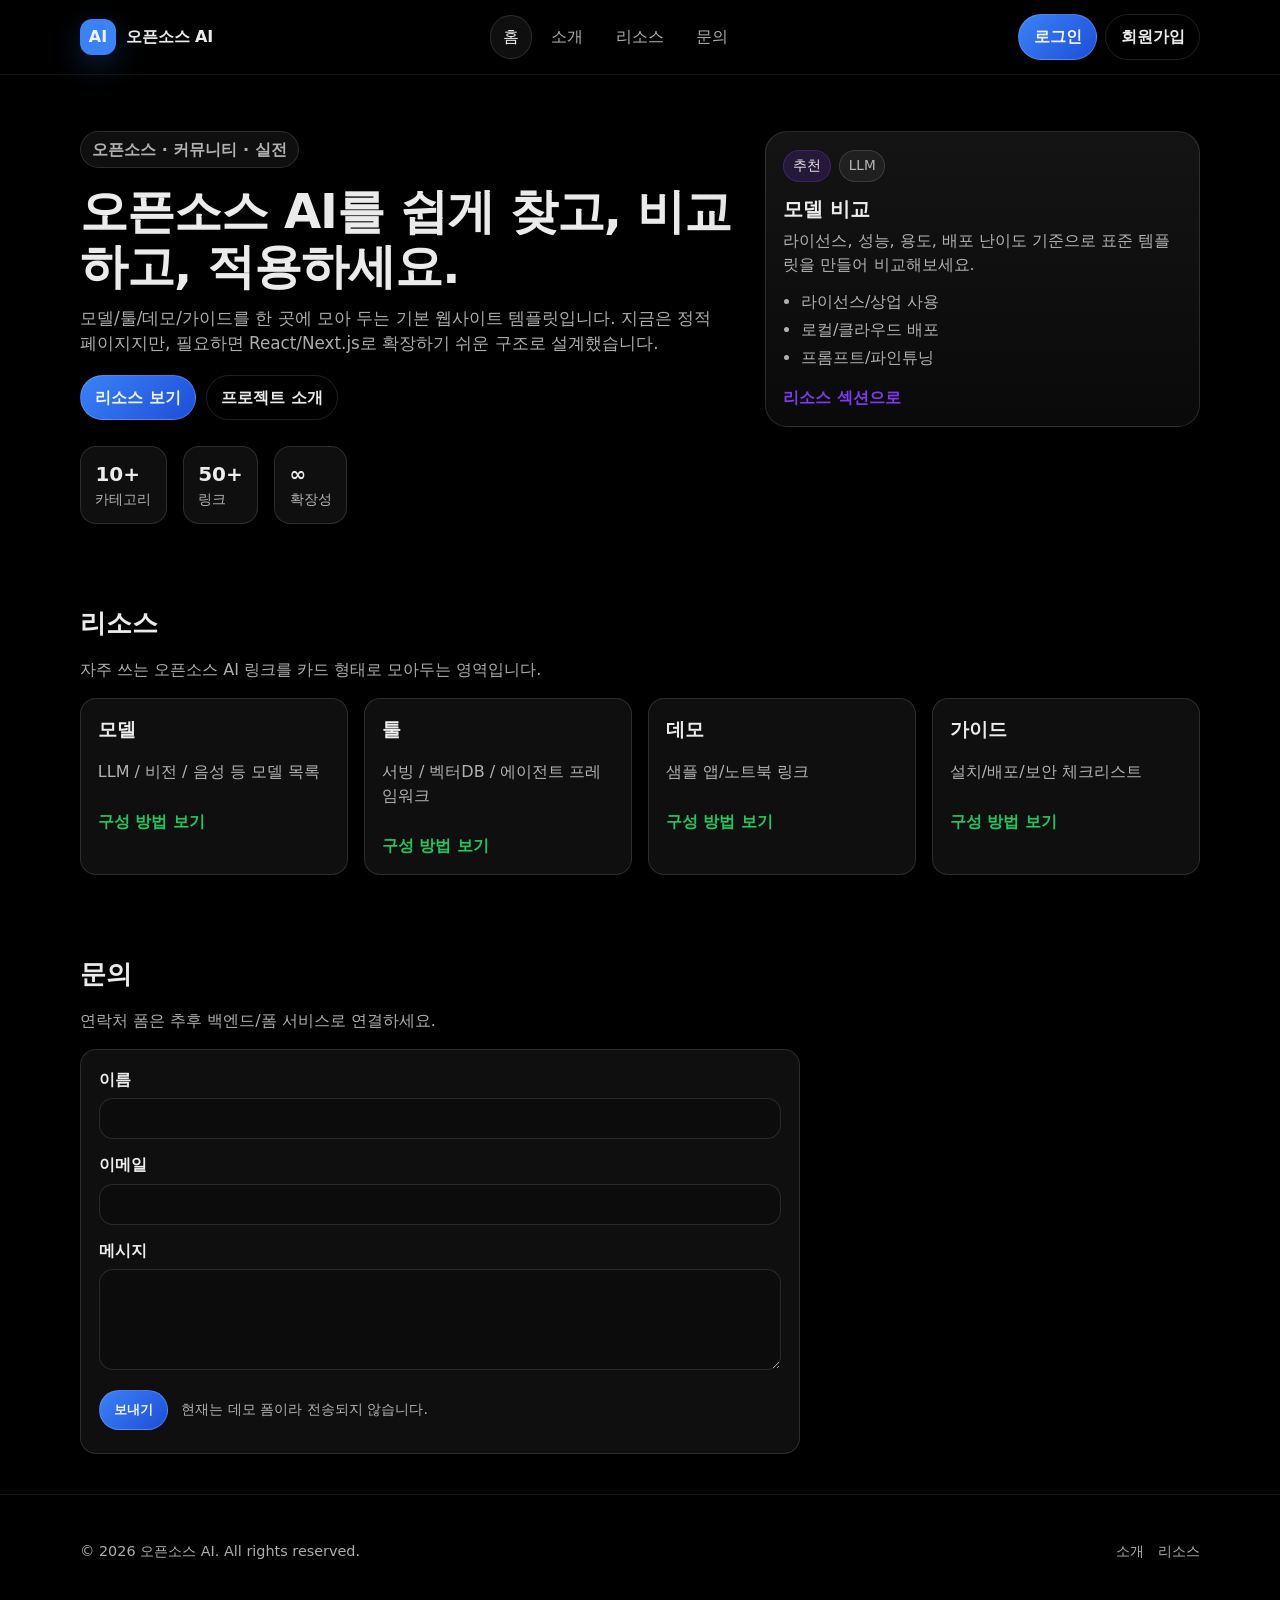
==== index.html @ 41d6c45a "Initial website: login/signup and updated UI - Remove theme toggle, add login/signup pages - Update " ====
<!doctype html>
<html lang="ko">
  <head>
    <meta charset="UTF-8" />
    <meta name="viewport" content="width=device-width, initial-scale=1" />
    <meta
      name="description"
      content="오픈소스 AI 웹사이트 — 프로젝트 소개, 모델/도구 모음, 자료 정리."
    />
    <title>오픈소스 AI</title>
    <link rel="stylesheet" href="./css/styles.css" />
  </head>
  <body>
    <a class="skip-link" href="#main">본문으로 건너뛰기</a>

    <header class="site-header">
      <div class="container header-inner">
        <a class="brand" href="./index.html" aria-label="홈으로">
          <span class="brand-mark" aria-hidden="true">AI</span>
          <span class="brand-text">오픈소스 AI</span>
        </a>

        <nav class="nav" aria-label="주요 메뉴">
          <button class="nav-toggle" type="button" data-nav-toggle aria-expanded="false">
            <span class="sr-only">메뉴 열기</span>
            <span aria-hidden="true">☰</span>
          </button>

          <ul class="nav-list" data-nav-list>
            <li><a class="nav-link" href="./index.html">홈</a></li>
            <li><a class="nav-link" href="./pages/about.html">소개</a></li>
            <li><a class="nav-link" href="#resources">리소스</a></li>
            <li><a class="nav-link" href="#contact">문의</a></li>
          </ul>
        </nav>

        <div class="header-actions">
          <a class="btn btn-primary" href="./pages/login.html">로그인</a>
          <a class="btn btn-ghost" href="./pages/signup.html">회원가입</a>
        </div>
      </div>
    </header>

    <main id="main">
      <section class="hero">
        <div class="container hero-inner">
          <div class="hero-copy">
            <p class="badge">오픈소스 · 커뮤니티 · 실전</p>
            <h1>오픈소스 AI를 쉽게 찾고, 비교하고, 적용하세요.</h1>
            <p class="lead">
              모델/툴/데모/가이드를 한 곳에 모아 두는 기본 웹사이트 템플릿입니다.
              지금은 정적 페이지지만, 필요하면 React/Next.js로 확장하기 쉬운 구조로
              설계했습니다.
            </p>
            <div class="hero-cta">
              <a class="btn btn-primary" href="#resources">리소스 보기</a>
              <a class="btn btn-ghost" href="./pages/about.html">프로젝트 소개</a>
            </div>
            <div class="hero-stats" role="list">
              <div class="stat" role="listitem">
                <div class="stat-num">10+</div>
                <div class="stat-label">카테고리</div>
              </div>
              <div class="stat" role="listitem">
                <div class="stat-num">50+</div>
                <div class="stat-label">링크</div>
              </div>
              <div class="stat" role="listitem">
                <div class="stat-num">∞</div>
                <div class="stat-label">확장성</div>
              </div>
            </div>
          </div>

          <div class="hero-card" aria-label="예시 카드">
            <div class="card">
              <div class="card-top">
                <div class="pill">추천</div>
                <div class="pill pill-muted">LLM</div>
              </div>
              <h2 class="card-title">모델 비교</h2>
              <p class="card-desc">
                라이선스, 성능, 용도, 배포 난이도 기준으로 표준 템플릿을 만들어 비교해보세요.
              </p>
              <ul class="checklist">
                <li>라이선스/상업 사용</li>
                <li>로컬/클라우드 배포</li>
                <li>프롬프트/파인튜닝</li>
              </ul>
              <a class="card-link" href="#resources">리소스 섹션으로</a>
            </div>
          </div>
        </div>
      </section>

      <section class="section" id="resources">
        <div class="container">
          <div class="section-head">
            <h2>리소스</h2>
            <p class="muted">자주 쓰는 오픈소스 AI 링크를 카드 형태로 모아두는 영역입니다.</p>
          </div>

          <div class="grid">
            <article class="tile">
              <h3>모델</h3>
              <p class="muted">LLM / 비전 / 음성 등 모델 목록</p>
              <a class="tile-link" href="./pages/about.html">구성 방법 보기</a>
            </article>
            <article class="tile">
              <h3>툴</h3>
              <p class="muted">서빙 / 벡터DB / 에이전트 프레임워크</p>
              <a class="tile-link" href="./pages/about.html">구성 방법 보기</a>
            </article>
            <article class="tile">
              <h3>데모</h3>
              <p class="muted">샘플 앱/노트북 링크</p>
              <a class="tile-link" href="./pages/about.html">구성 방법 보기</a>
            </article>
            <article class="tile">
              <h3>가이드</h3>
              <p class="muted">설치/배포/보안 체크리스트</p>
              <a class="tile-link" href="./pages/about.html">구성 방법 보기</a>
            </article>
          </div>
        </div>
      </section>

      <section class="section" id="contact">
        <div class="container">
          <div class="section-head">
            <h2>문의</h2>
            <p class="muted">연락처 폼은 추후 백엔드/폼 서비스로 연결하세요.</p>
          </div>

          <form class="form" action="#" method="post">
            <div class="form-row">
              <label class="label" for="name">이름</label>
              <input class="input" id="name" name="name" autocomplete="name" required />
            </div>
            <div class="form-row">
              <label class="label" for="email">이메일</label>
              <input
                class="input"
                id="email"
                name="email"
                type="email"
                autocomplete="email"
                required
              />
            </div>
            <div class="form-row">
              <label class="label" for="message">메시지</label>
              <textarea class="textarea" id="message" name="message" rows="5" required></textarea>
            </div>
            <div class="form-actions">
              <button class="btn btn-primary" type="submit">보내기</button>
              <p class="muted small">현재는 데모 폼이라 전송되지 않습니다.</p>
            </div>
          </form>
        </div>
      </section>
    </main>

    <footer class="site-footer">
      <div class="container footer-inner">
        <p class="muted small">
          © <span data-year></span> 오픈소스 AI. All rights reserved.
        </p>
        <div class="footer-links">
          <a class="muted small" href="./pages/about.html">소개</a>
          <a class="muted small" href="#resources">리소스</a>
        </div>
      </div>
    </footer>

    <script src="./js/main.js" defer></script>
  </body>
</html>
---- css/styles.css ----
:root{
  --bg: #000000;
  --panel: rgba(255,255,255,.06);
  --panel2: rgba(255,255,255,.09);
  --text: rgba(255,255,255,.92);
  --muted: rgba(255,255,255,.68);
  --border: rgba(255,255,255,.12);
  --brand: #60a5fa;
  --brand2: #a78bfa;
  --shadow: 0 20px 60px rgba(0,0,0,.35);
  --radius: 16px;
  --container: 1120px;
  color-scheme: dark;
}

[data-theme="light"]{
  --bg:#000000;
  --panel: rgba(0,0,0,.04);
  --panel2: rgba(0,0,0,.07);
  --text: rgba(0,0,0,.9);
  --muted: rgba(0,0,0,.62);
  --border: rgba(0,0,0,.12);
  --shadow: 0 20px 60px rgba(0,0,0,.12);
  color-scheme: light;
}

*{box-sizing:border-box}
html,body{height:100%}
body{
  margin:0;
  font-family: ui-sans-serif, system-ui, -apple-system, Segoe UI, Roboto, "Noto Sans KR", "Apple SD Gothic Neo", "Malgun Gothic", Arial, sans-serif;
  background: var(--bg);
  color:var(--text);
  line-height:1.5;
}

a{color:inherit; text-decoration:none}
a:hover{opacity:.92}

.container{
  width:min(var(--container), calc(100% - 2rem));
  margin-inline:auto;
}

.skip-link{
  position:absolute; left:-999px; top:auto; width:1px; height:1px; overflow:hidden;
}
.skip-link:focus{
  left:1rem; top:1rem; width:auto; height:auto; padding:.75rem 1rem;
  background:var(--panel2); border:1px solid var(--border); border-radius:999px;
  z-index:999;
}

.sr-only{
  position:absolute; width:1px; height:1px; padding:0; margin:-1px; overflow:hidden;
  clip: rect(0,0,0,0); white-space:nowrap; border:0;
}

.site-header{
  position:sticky;
  top:0;
  z-index:50;
  background: linear-gradient(to bottom, rgba(0,0,0,.25), rgba(0,0,0,0));
  backdrop-filter: blur(10px);
  border-bottom: 1px solid rgba(255,255,255,.08);
}

[data-theme="light"] .site-header{
  background: linear-gradient(to bottom, rgba(255,255,255,.8), rgba(255,255,255,0));
  border-bottom: 1px solid rgba(0,0,0,.06);
}

.header-inner{
  display:flex;
  align-items:center;
  justify-content:space-between;
  gap:1rem;
  padding:.9rem 0;
}

.brand{display:flex; align-items:center; gap:.65rem; font-weight:700}
.brand-mark{
  display:grid; place-items:center;
  width:36px; height:36px;
  border-radius:12px;
  background: rgba(59,130,246,1);
  box-shadow: 0 10px 30px rgba(59,130,246,.25);
}
.brand-text{letter-spacing:-.2px}

.nav{display:flex; align-items:center; gap:.75rem}
.nav-toggle{
  display:none;
  align-items:center; justify-content:center;
  width:40px; height:40px;
  border-radius:12px;
  background:var(--panel);
  border:1px solid var(--border);
  color:var(--text);
}
.nav-list{
  display:flex;
  align-items:center;
  gap:.4rem;
  list-style:none;
  padding:0; margin:0;
}
.nav-link{
  display:inline-flex;
  padding:.55rem .75rem;
  border-radius:999px;
  color:var(--muted);
  border:1px solid transparent;
}
.nav-link[aria-current="page"], .nav-link.active{
  color:var(--text);
  background:var(--panel);
  border-color:var(--border);
}
.nav-link:hover{
  background:var(--panel);
  border-color:var(--border);
  color:var(--text);
}

.header-actions{display:flex; align-items:center; gap:.5rem}

.btn{
  display:inline-flex;
  align-items:center;
  justify-content:center;
  gap:.5rem;
  padding:.6rem .9rem;
  border-radius:999px;
  border:1px solid var(--border);
  background:var(--panel);
  color:var(--text);
  font-weight:600;
}
.btn:hover{background:var(--panel2)}
.btn-primary{
  background: linear-gradient(135deg, rgba(59,130,246,1), rgba(29,78,216,1));
  border-color: rgba(255,255,255,.18);
}
.btn-primary:hover{filter:saturate(1.05) brightness(1.03)}
.btn-ghost{background:transparent}

.hero{
  padding: 3.5rem 0 2.5rem;
}
.hero-inner{
  display:grid;
  grid-template-columns: 1.2fr .8fr;
  gap: 2rem;
  align-items:start;
}
.badge{
  display:inline-flex;
  padding:.35rem .7rem;
  border-radius:999px;
  border:1px solid var(--border);
  background:var(--panel);
  color:var(--muted);
  font-weight:600;
  margin:0 0 .8rem;
}
h1{
  margin:.2rem 0 .7rem;
  font-size: clamp(2rem, 4vw, 3rem);
  line-height:1.15;
  letter-spacing:-.02em;
}
.lead{
  margin:0 0 1.2rem;
  color:var(--muted);
  font-size:1.05rem;
}
.hero-cta{display:flex; gap:.6rem; flex-wrap:wrap}
.hero-stats{
  margin-top:1.6rem;
  display:flex;
  gap:1rem;
  flex-wrap:wrap;
}
.stat{
  padding:.75rem .9rem;
  border-radius: var(--radius);
  border:1px solid var(--border);
  background:var(--panel);
}
.stat-num{font-weight:800; font-size:1.25rem}
.stat-label{color:var(--muted); font-size:.9rem}

.hero-card .card{
  border-radius: calc(var(--radius) + 6px);
  border:1px solid var(--border);
  background: linear-gradient(180deg, rgba(255,255,255,.08), rgba(255,255,255,.04));
  box-shadow: var(--shadow);
  padding: 1.1rem 1.1rem 1rem;
}

[data-theme="light"] .hero-card .card{
  background: linear-gradient(180deg, rgba(255,255,255,.9), rgba(255,255,255,.72));
}

.card-top{display:flex; gap:.5rem; margin-bottom:.75rem}
.pill{
  font-size:.85rem;
  padding:.3rem .55rem;
  border-radius:999px;
  background: rgba(124,58,237,.18);
  border:1px solid rgba(124,58,237,.28);
}
.pill-muted{
  background: rgba(255,255,255,.06);
  border-color: var(--border);
  color: var(--muted);
}
.card-title{margin:0 0 .35rem; font-size:1.25rem}
.card-desc{margin:0 0 .8rem; color:var(--muted)}
.checklist{
  margin:.5rem 0 1rem;
  padding-left:1.1rem;
  color:var(--muted);
}
.checklist li{margin:.25rem 0}
.card-link{color: rgba(124,58,237,1); font-weight:700}
[data-theme="light"] .card-link{color: rgba(124,58,237,1)}

.section{padding: 2.5rem 0}
.section-head{margin-bottom:1rem}
.section-head h2{margin:0 0 .35rem; font-size:1.6rem}
.muted{color:var(--muted)}
.small{font-size:.9rem}

.grid{
  display:grid;
  grid-template-columns: repeat(4, 1fr);
  gap: 1rem;
}
.tile{
  padding: 1.05rem 1.05rem 1rem;
  border-radius: var(--radius);
  border:1px solid var(--border);
  background:var(--panel);
  transition: transform .12s ease, background .12s ease;
}
.tile:hover{transform: translateY(-2px); background:var(--panel2)}
.tile h3{margin:0 0 .35rem}
.tile-link{display:inline-block; margin-top:.6rem; font-weight:700; color: rgba(34,197,94,1)}

.form{
  max-width: 720px;
  border-radius: var(--radius);
  border: 1px solid var(--border);
  background: var(--panel);
  padding: 1.1rem;
}
.form-row{display:grid; gap:.4rem; margin-bottom:.9rem}
.label{font-weight:700}
.input, .textarea{
  width:100%;
  padding:.75rem .85rem;
  border-radius: 14px;
  border: 1px solid var(--border);
  background: rgba(0,0,0,.18);
  color: var(--text);
}
[data-theme="light"] .input, [data-theme="light"] .textarea{
  background: rgba(255,255,255,.75);
}
.input:focus, .textarea:focus{
  outline: none;
  border-color: rgba(124,58,237,.55);
  box-shadow: 0 0 0 4px rgba(124,58,237,.18);
}
.form-actions{
  display:flex;
  align-items:center;
  gap:.8rem;
  flex-wrap:wrap;
}

.site-footer{
  padding: 2rem 0 2.2rem;
  border-top: 1px solid rgba(255,255,255,.08);
}
[data-theme="light"] .site-footer{border-top: 1px solid rgba(0,0,0,.06)}
.footer-inner{
  display:flex;
  align-items:center;
  justify-content:space-between;
  gap:1rem;
}
.footer-links{display:flex; gap:.9rem}

.prose{max-width: 820px}
.prose h1{font-size: clamp(1.9rem, 3.6vw, 2.4rem)}
.prose h2{margin-top:1.6rem}
.codebox{
  border-radius: var(--radius);
  border:1px solid var(--border);
  background: rgba(0,0,0,.22);
  padding: .9rem 1rem;
  overflow:auto;
}
[data-theme="light"] .codebox{background: rgba(255,255,255,.7)}
.codebox pre{margin:0}

@media (max-width: 980px){
  .hero-inner{grid-template-columns: 1fr; }
  .grid{grid-template-columns: repeat(2, 1fr)}
}

@media (max-width: 640px){
  .nav-toggle{display:inline-flex}
  .nav-list{
    position:absolute;
    right:1rem;
    top:64px;
    display:none;
    flex-direction:column;
    align-items:stretch;
    gap:.25rem;
    width: min(320px, calc(100vw - 2rem));
    padding:.6rem;
    border-radius: 18px;
    background: rgba(0,0,0,.55);
    border:1px solid rgba(255,255,255,.12);
    backdrop-filter: blur(12px);
  }
  [data-theme="light"] .nav-list{
    background: rgba(255,255,255,.86);
    border-color: rgba(0,0,0,.1);
  }
  .nav-list.open{display:flex}
  .nav-link{padding:.7rem .85rem}
  .grid{grid-template-columns: 1fr}
  .footer-inner{flex-direction:column; align-items:flex-start}
}
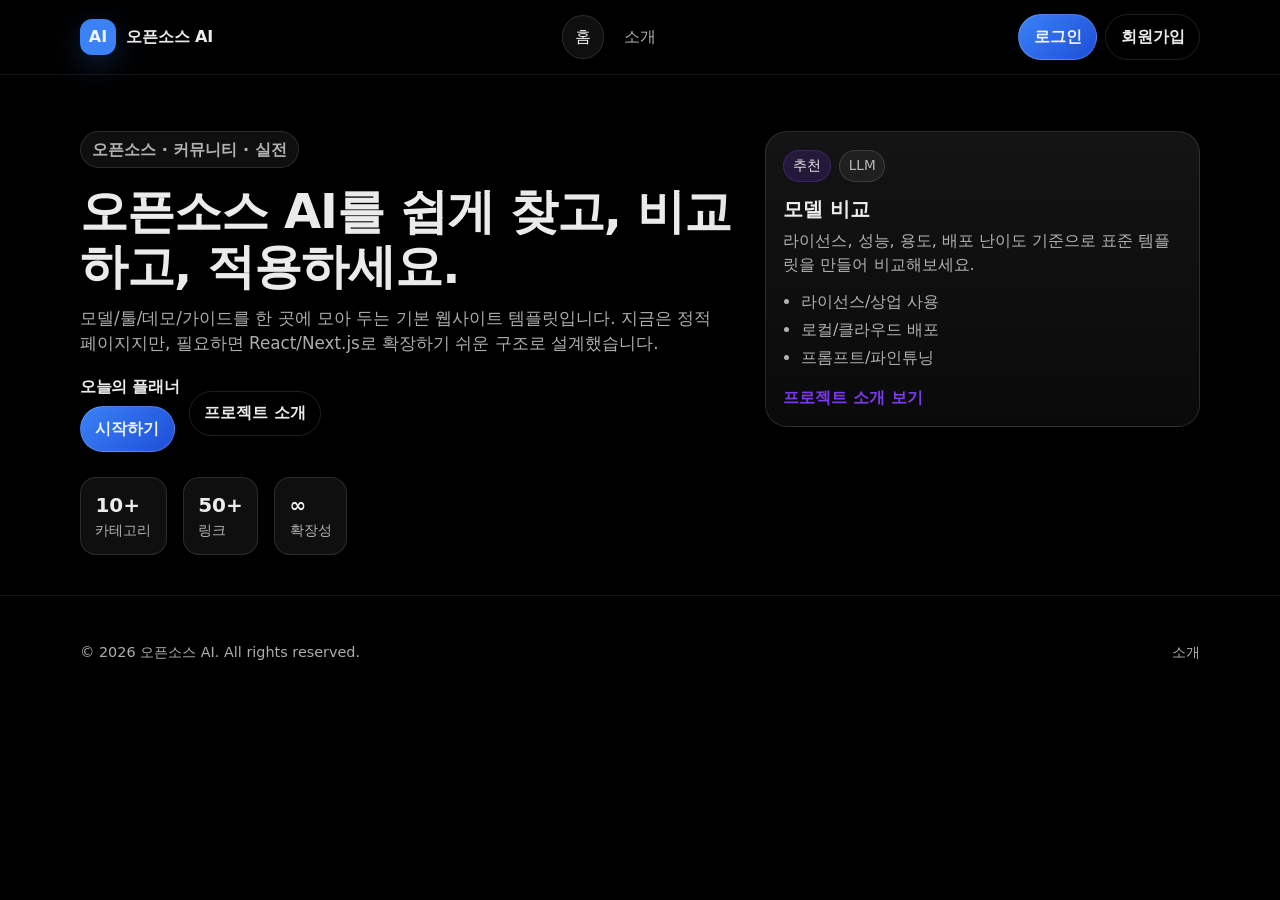
==== commit 7d755878: "Home: planner CTA; remove resources and contact nav" ====
--- a/index.html
+++ b/index.html
@@ -29,8 +29,6 @@
           <ul class="nav-list" data-nav-list>
             <li><a class="nav-link" href="./index.html">홈</a></li>
             <li><a class="nav-link" href="./pages/about.html">소개</a></li>
-            <li><a class="nav-link" href="#resources">리소스</a></li>
-            <li><a class="nav-link" href="#contact">문의</a></li>
           </ul>
         </nav>
 
@@ -53,7 +51,10 @@
               설계했습니다.
             </p>
             <div class="hero-cta">
-              <a class="btn btn-primary" href="#resources">리소스 보기</a>
+              <div class="hero-planner">
+                <p class="hero-planner-label">오늘의 플래너</p>
+                <a class="btn btn-primary" href="./pages/login.html">시작하기</a>
+              </div>
               <a class="btn btn-ghost" href="./pages/about.html">프로젝트 소개</a>
             </div>
             <div class="hero-stats" role="list">
@@ -87,76 +88,9 @@
                 <li>로컬/클라우드 배포</li>
                 <li>프롬프트/파인튜닝</li>
               </ul>
-              <a class="card-link" href="#resources">리소스 섹션으로</a>
+              <a class="card-link" href="./pages/about.html">프로젝트 소개 보기</a>
             </div>
           </div>
-        </div>
-      </section>
-
-      <section class="section" id="resources">
-        <div class="container">
-          <div class="section-head">
-            <h2>리소스</h2>
-            <p class="muted">자주 쓰는 오픈소스 AI 링크를 카드 형태로 모아두는 영역입니다.</p>
-          </div>
-
-          <div class="grid">
-            <article class="tile">
-              <h3>모델</h3>
-              <p class="muted">LLM / 비전 / 음성 등 모델 목록</p>
-              <a class="tile-link" href="./pages/about.html">구성 방법 보기</a>
-            </article>
-            <article class="tile">
-              <h3>툴</h3>
-              <p class="muted">서빙 / 벡터DB / 에이전트 프레임워크</p>
-              <a class="tile-link" href="./pages/about.html">구성 방법 보기</a>
-            </article>
-            <article class="tile">
-              <h3>데모</h3>
-              <p class="muted">샘플 앱/노트북 링크</p>
-              <a class="tile-link" href="./pages/about.html">구성 방법 보기</a>
-            </article>
-            <article class="tile">
-              <h3>가이드</h3>
-              <p class="muted">설치/배포/보안 체크리스트</p>
-              <a class="tile-link" href="./pages/about.html">구성 방법 보기</a>
-            </article>
-          </div>
-        </div>
-      </section>
-
-      <section class="section" id="contact">
-        <div class="container">
-          <div class="section-head">
-            <h2>문의</h2>
-            <p class="muted">연락처 폼은 추후 백엔드/폼 서비스로 연결하세요.</p>
-          </div>
-
-          <form class="form" action="#" method="post">
-            <div class="form-row">
-              <label class="label" for="name">이름</label>
-              <input class="input" id="name" name="name" autocomplete="name" required />
-            </div>
-            <div class="form-row">
-              <label class="label" for="email">이메일</label>
-              <input
-                class="input"
-                id="email"
-                name="email"
-                type="email"
-                autocomplete="email"
-                required
-              />
-            </div>
-            <div class="form-row">
-              <label class="label" for="message">메시지</label>
-              <textarea class="textarea" id="message" name="message" rows="5" required></textarea>
-            </div>
-            <div class="form-actions">
-              <button class="btn btn-primary" type="submit">보내기</button>
-              <p class="muted small">현재는 데모 폼이라 전송되지 않습니다.</p>
-            </div>
-          </form>
         </div>
       </section>
     </main>
@@ -168,7 +102,6 @@
         </p>
         <div class="footer-links">
           <a class="muted small" href="./pages/about.html">소개</a>
-          <a class="muted small" href="#resources">리소스</a>
         </div>
       </div>
     </footer>
--- a/css/styles.css
+++ b/css/styles.css
@@ -175,7 +175,15 @@
   color:var(--muted);
   font-size:1.05rem;
 }
-.hero-cta{display:flex; gap:.6rem; flex-wrap:wrap}
+.hero-cta{display:flex; gap:.6rem; flex-wrap:wrap; align-items:center}
+.hero-planner{display:flex; flex-direction:column; align-items:flex-start; gap:.45rem}
+.hero-planner-label{
+  margin:0;
+  font-size:1rem;
+  font-weight:700;
+  color:var(--text);
+  letter-spacing:-.02em;
+}
 .hero-stats{
   margin-top:1.6rem;
   display:flex;
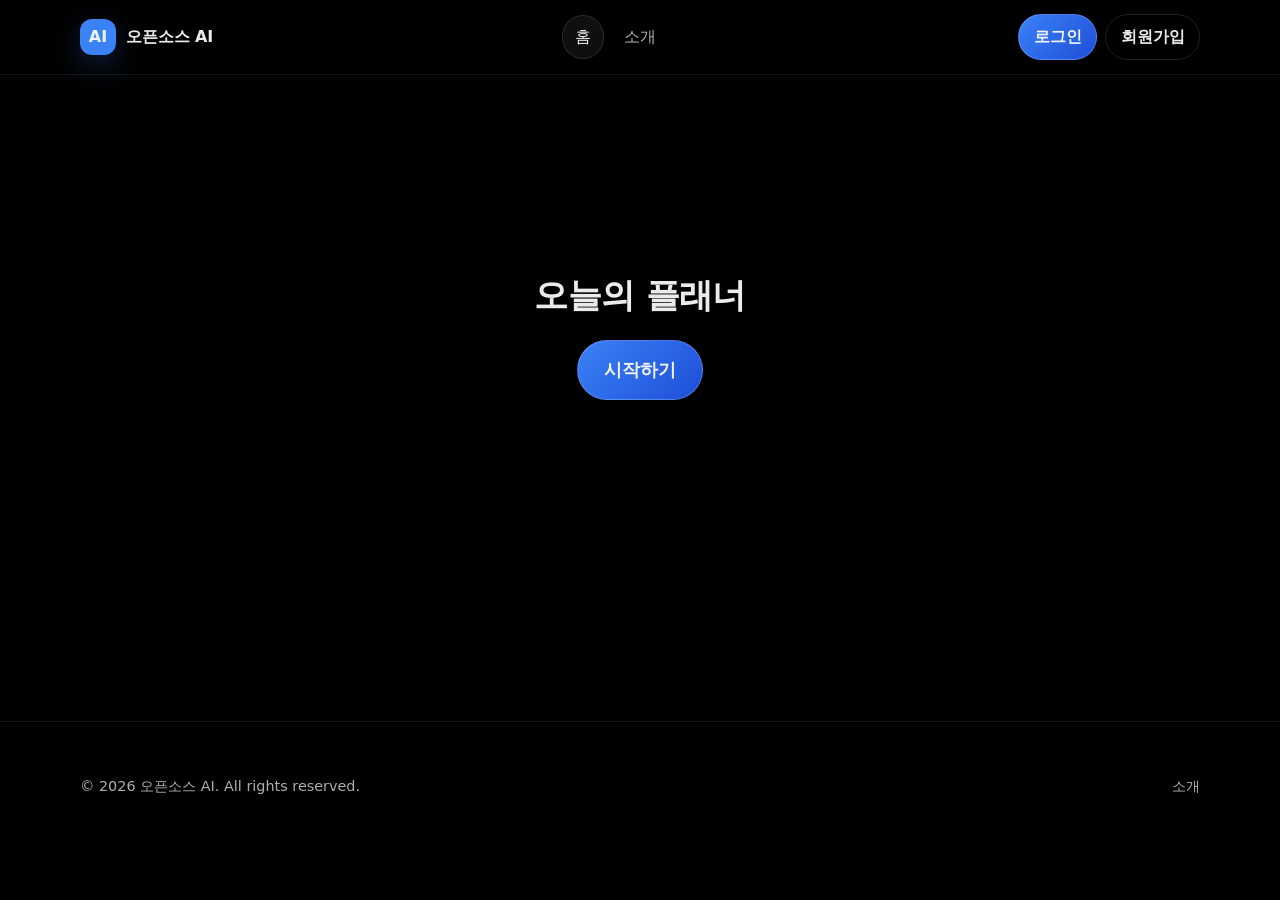
==== commit 285781b2: "Home: minimal hero; larger planner CTA; sticky footer; drop resource links" ====
--- a/index.html
+++ b/index.html
@@ -3,10 +3,7 @@
   <head>
     <meta charset="UTF-8" />
     <meta name="viewport" content="width=device-width, initial-scale=1" />
-    <meta
-      name="description"
-      content="오픈소스 AI 웹사이트 — 프로젝트 소개, 모델/도구 모음, 자료 정리."
-    />
+    <meta name="description" content="오늘의 플래너 — 목표 과제와 진행을 한곳에서." />
     <title>오픈소스 AI</title>
     <link rel="stylesheet" href="./css/styles.css" />
   </head>
@@ -40,56 +37,11 @@
     </header>
 
     <main id="main">
-      <section class="hero">
-        <div class="container hero-inner">
-          <div class="hero-copy">
-            <p class="badge">오픈소스 · 커뮤니티 · 실전</p>
-            <h1>오픈소스 AI를 쉽게 찾고, 비교하고, 적용하세요.</h1>
-            <p class="lead">
-              모델/툴/데모/가이드를 한 곳에 모아 두는 기본 웹사이트 템플릿입니다.
-              지금은 정적 페이지지만, 필요하면 React/Next.js로 확장하기 쉬운 구조로
-              설계했습니다.
-            </p>
-            <div class="hero-cta">
-              <div class="hero-planner">
-                <p class="hero-planner-label">오늘의 플래너</p>
-                <a class="btn btn-primary" href="./pages/login.html">시작하기</a>
-              </div>
-              <a class="btn btn-ghost" href="./pages/about.html">프로젝트 소개</a>
-            </div>
-            <div class="hero-stats" role="list">
-              <div class="stat" role="listitem">
-                <div class="stat-num">10+</div>
-                <div class="stat-label">카테고리</div>
-              </div>
-              <div class="stat" role="listitem">
-                <div class="stat-num">50+</div>
-                <div class="stat-label">링크</div>
-              </div>
-              <div class="stat" role="listitem">
-                <div class="stat-num">∞</div>
-                <div class="stat-label">확장성</div>
-              </div>
-            </div>
-          </div>
-
-          <div class="hero-card" aria-label="예시 카드">
-            <div class="card">
-              <div class="card-top">
-                <div class="pill">추천</div>
-                <div class="pill pill-muted">LLM</div>
-              </div>
-              <h2 class="card-title">모델 비교</h2>
-              <p class="card-desc">
-                라이선스, 성능, 용도, 배포 난이도 기준으로 표준 템플릿을 만들어 비교해보세요.
-              </p>
-              <ul class="checklist">
-                <li>라이선스/상업 사용</li>
-                <li>로컬/클라우드 배포</li>
-                <li>프롬프트/파인튜닝</li>
-              </ul>
-              <a class="card-link" href="./pages/about.html">프로젝트 소개 보기</a>
-            </div>
+      <section class="hero hero-home" aria-label="시작">
+        <div class="container hero-home-inner">
+          <div class="hero-planner">
+            <p class="hero-planner-label">오늘의 플래너</p>
+            <a class="btn btn-primary" href="./pages/login.html">시작하기</a>
           </div>
         </div>
       </section>
--- a/css/styles.css
+++ b/css/styles.css
@@ -28,11 +28,17 @@
 html,body{height:100%}
 body{
   margin:0;
+  min-height:100vh;
+  min-height:100dvh;
+  display:flex;
+  flex-direction:column;
   font-family: ui-sans-serif, system-ui, -apple-system, Segoe UI, Roboto, "Noto Sans KR", "Apple SD Gothic Neo", "Malgun Gothic", Arial, sans-serif;
   background: var(--bg);
   color:var(--text);
   line-height:1.5;
 }
+
+main{flex:1 0 auto}
 
 a{color:inherit; text-decoration:none}
 a:hover{opacity:.92}
@@ -145,7 +151,27 @@
 .btn-primary:hover{filter:saturate(1.05) brightness(1.03)}
 .btn-ghost{background:transparent}
 
-.hero{
+.hero-home-inner{
+  display:flex;
+  flex-direction:column;
+  align-items:center;
+  justify-content:center;
+  text-align:center;
+  min-height:min(58vh, 520px);
+  padding-block:2.5rem;
+}
+.hero-home .hero-planner{align-items:center; gap:.75rem}
+.hero-home .hero-planner-label{
+  font-size:clamp(1.55rem, 4.2vw, 2.15rem);
+  font-weight:800;
+  margin:0 0 .35rem;
+}
+.hero-home .hero-planner .btn{
+  padding:.95rem 1.65rem;
+  font-size:1.15rem;
+  font-weight:700;
+  border-radius:999px;
+}
   padding: 3.5rem 0 2.5rem;
 }
 .hero-inner{
@@ -290,7 +316,8 @@
 }
 
 .site-footer{
-  padding: 2rem 0 2.2rem;
+  margin-top:auto;
+  padding: 2.5rem 0 clamp(2.75rem, 10vh, 5.5rem);
   border-top: 1px solid rgba(255,255,255,.08);
 }
 [data-theme="light"] .site-footer{border-top: 1px solid rgba(0,0,0,.06)}
